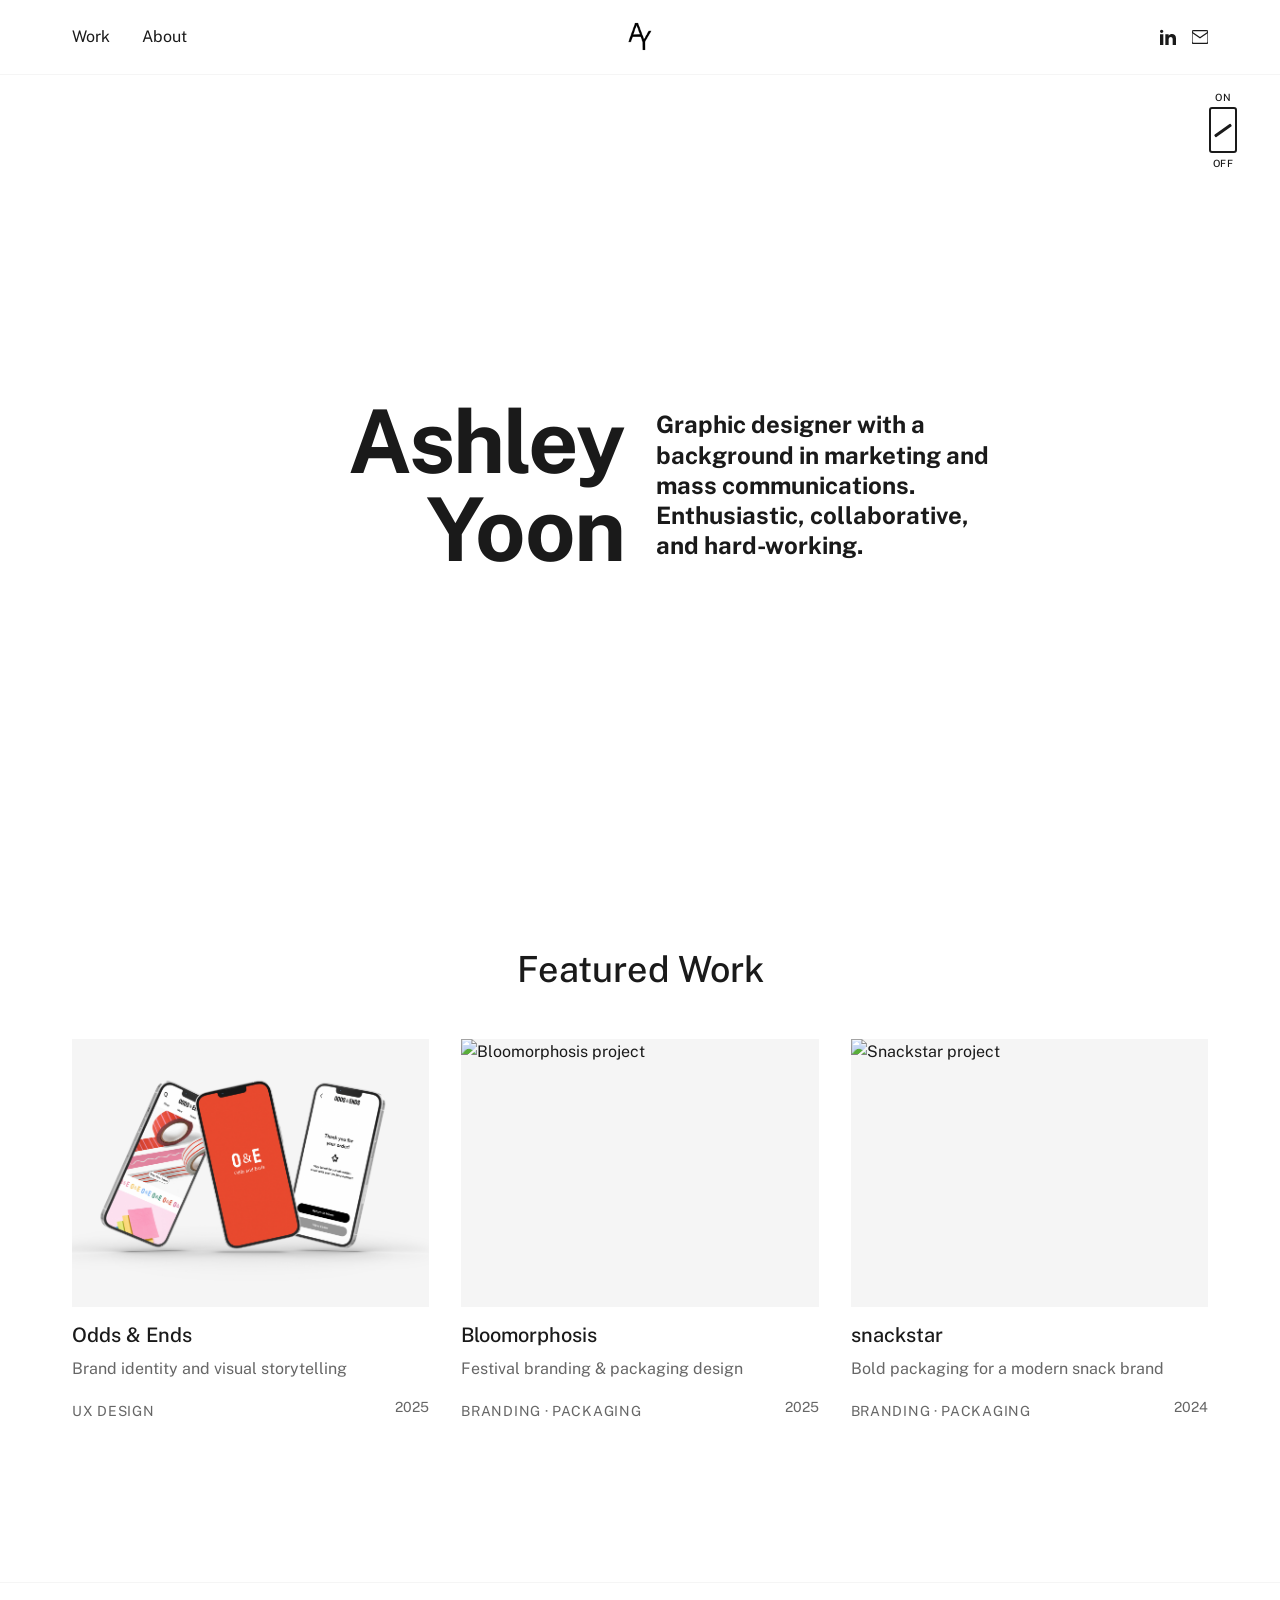
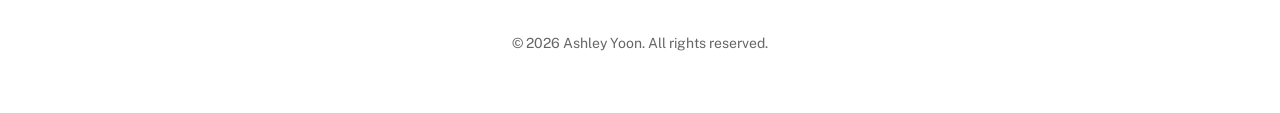
==== index.html @ c9009a8e "everything" ====
<!DOCTYPE html>
<html lang="en">
<head>
    <meta charset="UTF-8">
    <meta name="viewport" content="width=device-width, initial-scale=1.0">
    <meta name="description" content="Ashley Yoon - Graphic designer with a background in marketing and mass communications.">
    <meta name="author" content="Ashley Yoon">
    <link rel="icon" type="image/png" href="images/logo.png">
    <title>Ashley Yoon | Graphic Designer</title>

    <!-- Google Fonts -->
    <link rel="preconnect" href="https://fonts.googleapis.com">
    <link rel="preconnect" href="https://fonts.gstatic.com" crossorigin>
    <link href="https://fonts.googleapis.com/css2?family=Public+Sans:ital,wght@0,100..900;1,100..900&display=swap" rel="stylesheet">

    <!-- CSS -->
    <link rel="stylesheet" href="css/reset.css">
    <link rel="stylesheet" href="css/variables.css">
    <link rel="stylesheet" href="css/typography.css">
    <link rel="stylesheet" href="css/layout.css">
    <link rel="stylesheet" href="css/components.css">
    <link rel="stylesheet" href="css/responsive.css">
</head>
<body>
    <!-- Header & Navigation -->
    <header class="site-header">
        <nav class="main-nav">
            <ul class="nav-left">
                <li><a href="work.html">Work</a></li>
                <li><a href="about.html">About</a></li>
            </ul>
            <a href="index.html" class="nav-logo">
                <img src="images/logo.png" alt="Ashley Yoon">
            </a>
            <div class="nav-right">
                <a href="https://www.linkedin.com/in/ashleyyoon10/" target="_blank" rel="noopener" aria-label="LinkedIn" class="nav-icon">
                    <svg xmlns="http://www.w3.org/2000/svg" width="16" height="16" viewBox="0 0 24 24" fill="currentColor"><path d="M4.98 3.5c0 1.381-1.11 2.5-2.48 2.5s-2.48-1.119-2.48-2.5c0-1.38 1.11-2.5 2.48-2.5s2.48 1.12 2.48 2.5zm.02 4.5h-5v16h5v-16zm7.982 0h-4.968v16h4.969v-8.399c0-4.67 6.029-5.052 6.029 0v8.399h4.988v-10.131c0-7.88-8.922-7.593-11.018-3.714v-2.155z"/></svg>
                </a>
                <a href="#" aria-label="Email" class="nav-icon email-copy">
                    <svg xmlns="http://www.w3.org/2000/svg" width="16" height="16" viewBox="2 4 20 16" fill="none" stroke="currentColor" stroke-width="1.5" stroke-linecap="round" stroke-linejoin="round"><path d="M4 4h16c1.1 0 2 .9 2 2v12c0 1.1-.9 2-2 2H4c-1.1 0-2-.9-2-2V6c0-1.1.9-2 2-2z"/><polyline points="22,6 12,13 2,6"/></svg>
                </a>
                <button class="menu-toggle" aria-label="Toggle menu" aria-expanded="false">☰</button>
            </div>
        </nav>
    </header>

    <!-- Main Content -->
    <main>
        <!-- Hero Section -->
        <section class="section-hero">
            <canvas id="ripple-canvas"></canvas>
            <div class="hero-split">
                <div class="hero-name hero-animate">
                    <span>Ashley</span>
                    <span>Yoon</span>
                </div>
                <div class="hero-bio hero-animate">
                    <p>Graphic designer with a background in marketing and mass communications. Enthusiastic, collaborative, and hard-working.</p>
                </div>
            </div>
        </section>

        <!-- Featured Projects -->
        <section class="py-lg">
            <div class="container">
                <h1 class="section-centered mb-lg">Featured Work</h1>

                <div class="gallery-grid">
                    <!-- Project 1: Odds & Ends -->
                    <article class="project-card" data-category="ux" data-title="Odds & Ends" data-description="A creative branding project exploring visual identity and brand storytelling through unique typography and color." data-image="images/projects/odds-ends-screens.jpg">
                        <div class="project-image">
                            <img src="images/projects/odds-ends-screens.jpg" alt="Odds & Ends project" loading="lazy">
                        </div>
                        <div class="project-info">
                            <h3 class="project-title">Odds & Ends</h3>
                            <p class="project-description">Brand identity and visual storytelling</p>
                            <div style="display: flex; justify-content: space-between; align-items: center;">
                                <span class="project-category">UX Design</span>
                                <span class="project-year">2025</span>
                            </div>
                        </div>
                    </article>

                    <!-- Project 2: Bloomorphosis -->
                    <article class="project-card" data-category="branding packaging" data-title="Bloomorphosis" data-description="Brand identity project for Bloom Festival in Copenhagen, Denmark." data-image="images/projects/bloom-posters.png">
                        <div class="project-image">
                            <img src="images/projects/bloom-posters.png" alt="Bloomorphosis project" loading="lazy">
                        </div>
                        <div class="project-info">
                            <h3 class="project-title">Bloomorphosis</h3>
                            <p class="project-description">Festival branding & packaging design</p>
                            <div style="display: flex; justify-content: space-between; align-items: center;">
                                <span class="project-category">Branding · Packaging</span>
                                <span class="project-year">2025</span>
                            </div>
                        </div>
                    </article>

                    <!-- Project 3: Snackstar -->
                    <article class="project-card" data-category="branding packaging" data-title="Snackstar" data-description="Bold branding for a modern snack brand with vibrant colors and playful typography." data-image="images/projects/ss-pouches.png">
                        <div class="project-image">
                            <img src="images/projects/ss-pouches.png" alt="Snackstar project" loading="lazy">
                        </div>
                        <div class="project-info">
                            <h3 class="project-title">snackstar</h3>
                            <p class="project-description">Bold packaging for a modern snack brand</p>
                            <div style="display: flex; justify-content: space-between; align-items: center;">
                                <span class="project-category">Branding · Packaging</span>
                                <span class="project-year">2024</span>
                            </div>
                        </div>
                    </article>

                </div>
            </div>
        </section>
    </main>

    <!-- Footer -->
    <footer class="site-footer">
        <div class="container">
            <p>&copy; 2026 Ashley Yoon. All rights reserved.</p>
        </div>
    </footer>

    <!-- Back to Top Button -->
    <button class="back-to-top" aria-label="Back to top"></button>

    <!-- Scripts -->
    <script src="js/navigation.js"></script>
    <script src="js/gallery.js"></script>
    <script src="js/utils.js"></script>
    <script src="js/home-effects.js"></script>
    <script src="js/back-to-top.js"></script>
    <script src="js/theme-toggle.js"></script>
</body>
</html>
---- css/variables.css ----
/* Design System Variables */

:root {
    /* Colors - Minimalistic palette */
    --color-primary: #1a1a1a;        /* Near black for text */
    --color-secondary: #666666;      /* Medium gray for secondary text */
    --color-accent: #2c2c2c;         /* Accent for hover states */
    --color-background: #ffffff;     /* Pure white background */
    --color-light-gray: #f5f5f5;     /* Light gray for subtle backgrounds */

    /* Typography - Public Sans */
    --font-body: "Public Sans", Arial, sans-serif;
    --font-heading: "Public Sans", Arial, sans-serif;
    --font-weight-normal: 400;
    --font-weight-medium: 500;
    --font-weight-bold: 700;

    /* Font sizes - Responsive scale */
    --font-size-base: 16px;
    --font-size-small: 0.875rem;     /* 14px */
    --font-size-body: 1rem;          /* 16px */
    --font-size-h4: 1.25rem;         /* 20px */
    --font-size-h3: 1.5rem;          /* 24px */
    --font-size-h2: 1.75rem;         /* 28px */
    --font-size-h1: 2.25rem;         /* 36px */
    --font-size-hero: 4rem;          /* 64px */

    /* Spacing - 8px base system */
    --spacing-xs: 0.5rem;    /* 8px */
    --spacing-sm: 1rem;      /* 16px */
    --spacing-md: 2rem;      /* 32px */
    --spacing-lg: 3rem;      /* 48px */
    --spacing-xl: 4rem;      /* 64px */
    --spacing-xxl: 6rem;     /* 96px */

    /* Layout */
    --max-width-content: 1200px;
    --max-width-text: 700px;
    --border-radius: 0;              /* No rounded corners for minimalism */

    /* Transitions */
    --transition-fast: 0.15s ease;
    --transition-base: 0.3s ease;
    --transition-slow: 0.5s ease;
}

/* Dark mode - Lights Off */
[data-theme="dark"] {
    --color-primary: #e5e5e5;        /* Light text */
    --color-secondary: #999999;      /* Light gray for secondary text */
    --color-accent: #d3d3d3;         /* Light accent for hover states */
    --color-background: #1a1a1a;     /* Dark background */
    --color-light-gray: #2c2c2c;     /* Dark gray for subtle backgrounds */
}
---- css/typography.css ----
/* Typography System */

* {
    font-family: var(--font-body);
}

body {
    font-family: var(--font-body);
    font-size: var(--font-size-body);
    line-height: 1.6;
    color: var(--color-primary);
    font-weight: var(--font-weight-normal);
}

h1, h2, h3, h4, h5, h6 {
    font-family: var(--font-heading);
    font-weight: var(--font-weight-medium);
    line-height: 1.2;
    margin-bottom: var(--spacing-sm);
}

h1 {
    font-size: var(--font-size-h1);
}

h2 {
    font-size: var(--font-size-h2);
}

h3 {
    font-size: var(--font-size-h3);
}

h4 {
    font-size: var(--font-size-h4);
}

.hero-title {
    font-family: var(--font-heading);
    font-size: var(--font-size-hero);
    font-weight: var(--font-weight-medium);
    letter-spacing: -0.02em;
    line-height: 1.1;
}

.subtitle {
    font-family: var(--font-body);
    font-size: var(--font-size-h3);
    color: var(--color-secondary);
    font-weight: var(--font-weight-normal);
}

p {
    margin-bottom: var(--spacing-sm);
    line-height: 1.8;
}

a {
    color: var(--color-primary);
    text-decoration: none;
    transition: opacity var(--transition-fast);
}

a:hover {
    opacity: 0.6;
}

a:focus-visible {
    outline: 2px solid var(--color-primary);
    outline-offset: 4px;
}

.text-secondary {
    color: var(--color-secondary);
}

.text-small {
    font-size: var(--font-size-small);
}
---- css/layout.css ----
/* Layout System */

body {
    background: var(--color-background);
    padding-top: 70px; /* Account for fixed header */
}

/* Container system */
.container {
    max-width: var(--max-width-content);
    margin: 0 auto;
    padding: 0 var(--spacing-md);
}

.container-narrow {
    max-width: var(--max-width-text);
    margin: 0 auto;
    padding: 0 var(--spacing-md);
}

/* Section spacing */
section {
    padding: var(--spacing-xl) 0;
}

.section-hero {
    min-height: calc(100vh - 70px);
    display: flex;
    align-items: center;
    justify-content: center;
    padding: var(--spacing-xl) 0;
}

.hero-split {
    display: flex;
    align-items: center;
    width: 100%;
    max-width: 800px;
    padding: 0 var(--spacing-md);
    margin: 0 auto;
}

.hero-name {
    flex: 1;
    display: flex;
    flex-direction: column;
    align-items: flex-end;
    text-align: right;
    padding-right: var(--spacing-sm);
}

.hero-name span {
    font-family: var(--font-heading);
    font-size: 5.5rem;
    font-weight: var(--font-weight-bold);
    line-height: 1;
    letter-spacing: -0.02em;
    display: block;
}

.hero-bio {
    flex: 1;
    text-align: left;
    padding-left: var(--spacing-sm);
}

.hero-bio p {
    font-size: var(--font-size-h3);
    font-weight: var(--font-weight-bold);
    line-height: 1.26;
    color: var(--color-primary);
    margin: 0;
}

.section-centered {
    text-align: center;
}

/* About page split layout */
.about-split {
    display: flex;
    align-items: flex-end;
    gap: var(--spacing-xxl);
    max-width: 900px;
    margin: 0 auto;
}

.about-text {
    flex: 1;
}

.about-text h1 {
    margin-bottom: var(--spacing-md);
}

.about-text p + p {
    margin-top: var(--spacing-md);
}

.about-image {
    flex: 0 0 320px;
}

.about-image img {
    width: 100%;
    display: block;
}

/* Grid system */
.grid {
    display: grid;
    gap: var(--spacing-md);
}

.grid-2 {
    grid-template-columns: repeat(auto-fit, minmax(300px, 1fr));
}

.grid-3 {
    grid-template-columns: repeat(auto-fit, minmax(250px, 1fr));
}

/* Flexbox utilities */
.flex {
    display: flex;
}

.flex-center {
    display: flex;
    align-items: center;
    justify-content: center;
}

.flex-between {
    display: flex;
    align-items: center;
    justify-content: space-between;
}

.flex-column {
    display: flex;
    flex-direction: column;
}

.gap-sm {
    gap: var(--spacing-sm);
}

.gap-md {
    gap: var(--spacing-md);
}

.gap-lg {
    gap: var(--spacing-lg);
}

/* Spacing utilities */
.mt-sm { margin-top: var(--spacing-sm); }
.mt-md { margin-top: var(--spacing-md); }
.mt-lg { margin-top: var(--spacing-lg); }
.mt-xl { margin-top: var(--spacing-xl); }

.mb-sm { margin-bottom: var(--spacing-sm); }
.mb-md { margin-bottom: var(--spacing-md); }
.mb-lg { margin-bottom: var(--spacing-lg); }
.mb-xl { margin-bottom: var(--spacing-xl); }

.py-sm { padding-top: var(--spacing-sm); padding-bottom: var(--spacing-sm); }
.py-md { padding-top: var(--spacing-md); padding-bottom: var(--spacing-md); }
.py-lg { padding-top: var(--spacing-lg); padding-bottom: var(--spacing-lg); }
---- css/components.css ----
/* Component Styles */

/* ============================================
   HEADER & NAVIGATION
   ============================================ */

.site-header {
    position: fixed;
    top: 0;
    left: 0;
    right: 0;
    width: 100%;
    background: #ffffff;
    border-bottom: 1px solid #f5f5f5;
    z-index: 100;
    transition: box-shadow var(--transition-base);
}

.site-header .nav-left a,
.site-header .nav-icon {
    color: #1a1a1a;
}


.main-nav {
    display: grid;
    grid-template-columns: 1fr auto 1fr;
    align-items: center;
    padding: var(--spacing-sm) var(--spacing-md);
    max-width: var(--max-width-content);
    margin: 0 auto;
}

.nav-left {
    display: flex;
    gap: var(--spacing-md);
    list-style: none;
    margin: 0;
    padding: 0;
}

.nav-left a {
    padding: var(--spacing-xs) 0;
    position: relative;
    display: inline-block;
}

.nav-left a.active::after {
    content: '';
    position: absolute;
    bottom: 0;
    left: 0;
    width: 100%;
    height: 2px;
    background: var(--color-primary);
}

.nav-logo {
    display: flex;
    justify-content: center;
    align-items: center;
    transition: opacity var(--transition-fast);
}

.nav-logo:hover {
    opacity: 0.6;
}

.nav-logo img {
    height: 36px;
    width: auto;
}

.nav-right {
    display: flex;
    gap: var(--spacing-sm);
    align-items: center;
    justify-content: flex-end;
}

.nav-icon {
    display: flex;
    align-items: center;
    color: var(--color-primary);
    transition: opacity var(--transition-fast);
}

.nav-icon:hover {
    opacity: 0.6;
}

.nav-mobile-icons {
    display: none;
}

.menu-toggle {
    display: none;
    background: none;
    border: none;
    font-size: 1.5rem;
    cursor: pointer;
    padding: var(--spacing-xs);
    line-height: 1;
}

/* ============================================
   BUTTONS
   ============================================ */

.btn {
    display: inline-block;
    padding: var(--spacing-sm) var(--spacing-md);
    border: 2px solid var(--color-primary);
    font-family: var(--font-body);
    font-size: var(--font-size-body);
    font-weight: var(--font-weight-medium);
    text-align: center;
    cursor: pointer;
    transition: all var(--transition-base);
    background: transparent;
}

.btn:hover {
    background: var(--color-primary);
    color: var(--color-background);
    opacity: 1;
}

.btn-primary {
    background: var(--color-primary);
    color: var(--color-background);
}

.btn-primary:hover {
    background: var(--color-accent);
    border-color: var(--color-accent);
}

/* ============================================
   GALLERY FILTER DROPDOWN
   ============================================ */

.gallery-filter {
    display: flex;
    align-items: center;
    gap: var(--spacing-sm);
    margin-bottom: var(--spacing-lg);
    justify-content: center;
}

.gallery-filter label {
    font-size: var(--font-size-body);
    color: var(--color-secondary);
    font-weight: var(--font-weight-medium);
}

.dropdown-filter {
    padding: var(--spacing-xs) var(--spacing-sm);
    font-family: var(--font-body);
    font-size: var(--font-size-body);
    color: var(--color-primary);
    background: var(--color-background);
    border: none;
    border-radius: 0;
    cursor: pointer;
    min-width: 200px;
    appearance: none;
    background-image: url("data:image/svg+xml,%3Csvg width='12' height='8' viewBox='0 0 12 8' fill='none' xmlns='http://www.w3.org/2000/svg'%3E%3Cpath d='M1 1L6 6L11 1' stroke='%231a1a1a' stroke-width='2' stroke-linecap='round' stroke-linejoin='round'/%3E%3C/svg%3E");
    background-repeat: no-repeat;
    background-position: right 12px center;
    padding-right: 40px;
    transition: all var(--transition-base);
}

.dropdown-filter:hover {
    background-color: var(--color-light-gray);
}

.dropdown-filter:focus {
    outline: none;
}

/* ============================================
   GALLERY GRID
   ============================================ */

.gallery-grid {
    display: grid;
    grid-template-columns: repeat(auto-fill, minmax(300px, 1fr));
    gap: var(--spacing-md);
    margin-top: var(--spacing-lg);
}

.project-card {
    cursor: pointer;
    opacity: 0;
    animation: fadeIn 0.5s forwards;
    transition: transform var(--transition-base);
}

.project-card.hidden {
    display: none;
}

.project-card:hover {
    transform: none;
}

.project-image {
    aspect-ratio: 4 / 3;
    overflow: hidden;
    background: var(--color-light-gray);
    position: relative;
}

.project-image::after {
    content: '';
    position: absolute;
    inset: 0;
    background: var(--color-light-gray);
    opacity: 0;
    transition: opacity var(--transition-base);
    pointer-events: none;
}

.project-card:hover .project-image::after {
    opacity: 0.35;
}

.project-image img {
    width: 100%;
    height: 100%;
    object-fit: cover;
    transition: none;
}

.project-card:hover .project-image img {
    transform: none;
}

.project-info {
    padding: var(--spacing-sm) 0;
}

.project-title {
    font-size: var(--font-size-h4);
    margin-bottom: var(--spacing-xs);
    font-weight: var(--font-weight-medium);
}

.project-description {
    color: var(--color-secondary);
    font-size: var(--font-size-body);
    margin-bottom: var(--spacing-xs);
}

.project-category {
    display: inline-block;
    font-size: var(--font-size-small);
    color: var(--color-secondary);
    text-transform: uppercase;
    letter-spacing: 0.05em;
    margin-top: var(--spacing-xs);
}

.project-year {
    font-size: var(--font-size-small);
    color: var(--color-secondary);
}

/* ============================================
   LIGHTBOX MODAL
   ============================================ */

.lightbox {
    position: fixed;
    top: 0;
    left: 0;
    width: 100%;
    height: 100%;
    background: rgba(0, 0, 0, 0.95);
    display: flex;
    justify-content: center;
    align-items: center;
    opacity: 0;
    visibility: hidden;
    transition: all var(--transition-base);
    z-index: 1000;
    padding: var(--spacing-md);
}

.lightbox.active {
    opacity: 1;
    visibility: visible;
}

.lightbox-content {
    max-width: 90%;
    max-height: 90%;
    position: relative;
    animation: lightboxSlideIn 0.3s ease;
}

.lightbox-close {
    position: absolute;
    top: -50px;
    right: 0;
    background: none;
    border: none;
    color: white;
    font-size: 2.5rem;
    cursor: pointer;
    padding: 0;
    width: 44px;
    height: 44px;
    line-height: 1;
    transition: opacity var(--transition-fast);
}

.lightbox-close:hover {
    opacity: 0.6;
}

.lightbox-image {
    max-width: 100%;
    max-height: 70vh;
    object-fit: contain;
    display: block;
}

.lightbox-info {
    color: white;
    margin-top: var(--spacing-sm);
    text-align: center;
}

.lightbox-info h2 {
    margin-bottom: var(--spacing-xs);
    color: white;
}

.lightbox-info p {
    color: rgba(255, 255, 255, 0.8);
}

/* ============================================
   FOOTER
   ============================================ */

.site-footer {
    border-top: 1px solid var(--color-light-gray);
    padding: var(--spacing-lg) 0;
    text-align: center;
    color: var(--color-secondary);
    margin-top: var(--spacing-xxl);
}

.site-footer p {
    font-size: var(--font-size-small);
    margin-bottom: var(--spacing-xs);
}

.social-links {
    display: flex;
    gap: var(--spacing-sm);
    justify-content: center;
    margin-top: var(--spacing-sm);
}

.social-links a {
    padding: var(--spacing-xs);
    transition: opacity var(--transition-fast);
}

.social-links a:hover {
    opacity: 0.6;
}

/* ============================================
   ANIMATIONS
   ============================================ */

@keyframes fadeIn {
    from {
        opacity: 0;
        transform: translateY(10px);
    }
    to {
        opacity: 1;
        transform: translateY(0);
    }
}

@keyframes lightboxSlideIn {
    from {
        opacity: 0;
        transform: scale(0.95);
    }
    to {
        opacity: 1;
        transform: scale(1);
    }
}

@keyframes slideUpFromBottom {
    from {
        opacity: 0;
        transform: translateY(50px);
    }
    to {
        opacity: 1;
        transform: translateY(0);
    }
}

/* ============================================
   HERO ANIMATION
   ============================================ */

.hero-animate {
    opacity: 0;
    animation: slideUpFromBottom 0.8s ease forwards;
}

.hero-title.hero-animate {
    animation-delay: 0.2s;
}

.subtitle.hero-animate {
    animation-delay: 0.4s;
}

/* ============================================
   HERO SECTION
   ============================================ */

.section-hero {
    position: relative;
    background: var(--color-background);
    overflow: hidden;
}

/* Cursor tracker canvas */
#ripple-canvas {
    position: fixed;
    top: 0;
    left: 0;
    width: 100%;
    height: 100%;
    pointer-events: none;
    z-index: 9999;
}

/* ============================================
   FEATURED PROJECTS
   ============================================ */

.featured-projects {
    padding: 0 var(--spacing-md);
    margin-top: var(--spacing-xxl);
    max-width: 60vw;
    margin-left: auto;
    margin-right: auto;
}

.featured-projects h2 {
    margin-bottom: var(--spacing-xl);
}

.featured-project {
    width: 100%;
    margin-bottom: var(--spacing-lg);
    position: relative;
    overflow: hidden;
}

.featured-project a {
    display: block;
    position: relative;
}

.featured-project img {
    width: 100%;
    height: 70vh;
    object-fit: cover;
    transition: transform var(--transition-slow);
}

.featured-project:hover img {
    transform: scale(1.02);
}

.featured-project-info {
    position: absolute;
    bottom: var(--spacing-lg);
    left: var(--spacing-lg);
    color: white;
    text-shadow: 0 2px 8px rgba(0, 0, 0, 0.3);
    z-index: 10;
}

.featured-project-info h3 {
    font-size: var(--font-size-h2);
    margin-bottom: var(--spacing-xs);
    color: white;
}

.featured-project-info p {
    font-family: var(--font-body);
    font-size: var(--font-size-body);
    color: rgba(255, 255, 255, 0.9);
    text-transform: uppercase;
    letter-spacing: 0.1em;
}

/* ============================================
   PROJECT PAGE STYLES
   ============================================ */

/* Back Button */
.back-button {
    background: none;
    border: none;
    font-family: var(--font-body);
    font-size: var(--font-size-body);
    color: var(--color-primary);
    cursor: pointer;
    padding: var(--spacing-xs) 0;
    transition: opacity var(--transition-fast);
    display: inline-flex;
    align-items: center;
    gap: var(--spacing-xs);
}

.back-button:hover {
    opacity: 0.6;
}

/* Project Header */
.project-header {
    padding: var(--spacing-lg) 0 var(--spacing-xs) 0;
    text-align: center;
}

.project-tag {
    font-size: var(--font-size-small);
    color: var(--color-secondary);
    text-transform: uppercase;
    letter-spacing: 0.1em;
    margin-top: var(--spacing-xs);
    margin-bottom: var(--spacing-sm);
}

.project-description-full {
    font-size: var(--font-size-body);
    color: var(--color-secondary);
    line-height: 1.6;
    margin-top: var(--spacing-md);
}

/* Project Cover Image */
.project-cover {
    width: 100%;
    padding: 0;
    margin: 0 0 var(--spacing-sm) 0;
    display: flex;
    justify-content: center;
}

.project-gallery,
.project-video {
    padding-top: 0;
    padding-bottom: var(--spacing-sm);
}

.project-cover img {
    width: 80%;
    height: auto;
    display: block;
    margin: 0 auto;
}

/* Project Details */
.project-details {
    border-top: 1px solid var(--color-light-gray);
    border-bottom: 1px solid var(--color-light-gray);
}

.project-text {
    font-size: var(--font-size-h4);
    line-height: 1.8;
    color: var(--color-secondary);
    margin-top: var(--spacing-md);
}

.project-links {
    margin-top: var(--spacing-lg);
}

.case-study-link {
    display: inline-block;
    font-size: var(--font-size-body);
    color: var(--color-primary);
    border-bottom: 1px solid var(--color-primary);
    padding-bottom: 2px;
    transition: opacity var(--transition-fast);
}

.case-study-link:hover {
    opacity: 0.6;
}

/* Project Image Grid */
.project-image-grid {
    display: grid;
    grid-template-columns: repeat(2, 1fr);
    gap: var(--spacing-sm);
    margin-top: var(--spacing-sm);
    max-width: 80%;
    margin-left: auto;
    margin-right: auto;
}

.project-image-item {
    width: 100%;
}

.project-image-item img {
    width: 100%;
    height: auto;
    display: block;
}

/* Other Projects Carousel */
.project-carousel-wrapper {
    position: relative;
}

.project-carousel {
    display: flex;
    gap: 1.5rem;
    overflow-x: auto;
    scroll-snap-type: x mandatory;
    -webkit-overflow-scrolling: touch;
    padding-bottom: 0.5rem;
    scrollbar-width: none;
}

.project-carousel::-webkit-scrollbar {
    display: none;
}

.project-carousel .project-card-link {
    flex: 0 0 calc(33.33% - 1rem);
    min-width: 260px;
    scroll-snap-align: start;
}

.carousel-nav {
    height: 0;
}

.carousel-btn {
    position: absolute;
    top: 35%;
    transform: translateY(-50%);
    background: none;
    border: none;
    cursor: pointer;
    font-size: 0;
    padding: 6px;
    opacity: 0.5;
    transition: opacity var(--transition-fast);
    z-index: 2;
    display: flex;
    align-items: center;
    justify-content: center;
}

.carousel-btn::before {
    content: '';
    display: block;
    width: 10px;
    height: 10px;
    border-top: 2px solid var(--color-primary);
    border-right: 2px solid var(--color-primary);
}

.carousel-btn-prev {
    left: 0;
}

.carousel-btn-prev::before {
    transform: rotate(-135deg) translateY(-2px);
}

.carousel-btn-next {
    right: 0;
}

.carousel-btn-next::before {
    transform: rotate(45deg) translateY(-2px);
}

.carousel-btn:hover {
    opacity: 1;
}

/* Image Lightbox */
.img-lightbox {
    display: none;
    position: fixed;
    inset: 0;
    background: rgba(0, 0, 0, 0.92);
    z-index: 1000;
    align-items: center;
    justify-content: center;
    cursor: zoom-out;
}

.img-lightbox.active {
    display: flex;
}

.img-lightbox-img {
    max-width: 85vw;
    max-height: 85vh;
    object-fit: contain;
    cursor: default;
    user-select: none;
}

.img-lightbox-close {
    position: absolute;
    top: 1.5rem;
    right: 1.5rem;
    background: none;
    border: none;
    color: #fff;
    font-size: 2rem;
    cursor: pointer;
    line-height: 1;
    padding: 0;
    opacity: 0.7;
}

.img-lightbox-close:hover {
    opacity: 1;
}

.img-lightbox-prev,
.img-lightbox-next {
    position: absolute;
    top: 50%;
    transform: translateY(-50%);
    background: none;
    border: none;
    cursor: pointer;
    padding: 1rem;
    font-size: 0;
    opacity: 0.6;
    display: flex;
    align-items: center;
    justify-content: center;
}

.img-lightbox-prev::before,
.img-lightbox-next::before {
    content: '';
    display: block;
    width: 14px;
    height: 14px;
    border-top: 2px solid #fff;
    border-right: 2px solid #fff;
}

.img-lightbox-prev::before {
    transform: rotate(-135deg) translateY(-2px);
}

.img-lightbox-next::before {
    transform: rotate(45deg) translateY(-2px);
}

.img-lightbox-prev:hover,
.img-lightbox-next:hover {
    opacity: 1;
}

.img-lightbox-prev { left: 1rem; }
.img-lightbox-next { right: 1rem; }

/* Project Navigation */
.project-navigation {
    text-align: center;
    border-top: 1px solid var(--color-light-gray);
}

/* Other Projects link wrapper */
.project-card-link {
    display: block;
    color: inherit;
}

.project-card-link:hover {
    opacity: 1;
}

/* PDF Popup */
.pdf-popup {
    position: fixed;
    top: 0;
    left: 0;
    width: 100%;
    height: 100%;
    background: rgba(0, 0, 0, 0.95);
    display: flex;
    justify-content: center;
    align-items: center;
    opacity: 0;
    visibility: hidden;
    transition: all var(--transition-base);
    z-index: 2000;
}

.pdf-popup.active {
    opacity: 1;
    visibility: visible;
}

.pdf-popup-content {
    width: 90%;
    height: 90%;
    position: relative;
    background: white;
}

.pdf-popup-close {
    position: absolute;
    top: -50px;
    right: 0;
    background: none;
    border: none;
    color: white;
    font-size: 2.5rem;
    cursor: pointer;
    padding: 0;
    width: 44px;
    height: 44px;
    line-height: 1;
    transition: opacity var(--transition-fast);
}

.pdf-popup-close:hover {
    opacity: 0.6;
}

#pdf-iframe {
    width: 100%;
    height: 100%;
    border: none;
}

/* ============================================
   BACK TO TOP BUTTON
   ============================================ */

.back-to-top {
    position: fixed;
    bottom: var(--spacing-lg);
    right: var(--spacing-lg);
    width: 48px;
    height: 48px;
    background: transparent;
    border: none;
    cursor: pointer;
    opacity: 0;
    visibility: hidden;
    transition: all var(--transition-base);
    z-index: 1000;
    display: flex;
    align-items: center;
    justify-content: center;
}

.back-to-top.visible {
    opacity: 1;
    visibility: visible;
}

.back-to-top::before {
    content: '';
    display: block;
    width: 10px;
    height: 10px;
    border-top: 2px solid var(--color-primary);
    border-right: 2px solid var(--color-primary);
    transform: rotate(-45deg) translateY(2px);
    transition: all var(--transition-base);
}

.back-to-top:hover::after {
    content: '';
    position: absolute;
    width: 48px;
    height: 48px;
    background: var(--color-light-gray);
    border-radius: 50%;
    z-index: -1;
}

/* ============================================
   THEME TOGGLE (LIGHT SWITCH)
   ============================================ */

.theme-toggle {
    position: fixed;
    top: 80px;
    right: 32px;
    width: 50px;
    height: 100px;
    background: transparent;
    border: none;
    cursor: pointer;
    display: flex;
    flex-direction: column;
    align-items: center;
    justify-content: center;
    z-index: 1000;
    gap: 5px;
    font-size: 10px;
    font-weight: var(--font-weight-medium);
    color: var(--color-primary);
    user-select: none;
    -webkit-user-select: none;
    padding: 6px;
    border-radius: 4px;
    transition: background var(--transition-base);
}

.theme-toggle:hover {
    background: var(--color-light-gray);
}

/* ON / OFF labels */
.theme-toggle-on,
.theme-toggle-off {
    font-size: 10px;
    letter-spacing: 0.5px;
    line-height: 1;
}

/* Outer faceplate */
.toggle-plate {
    width: 28px;
    height: 46px;
    border: 2px solid var(--color-primary);
    border-radius: 3px;
    display: flex;
    align-items: center;
    justify-content: center;
}

/* Rocker as thin side-view lever — pivots like a seesaw */
.toggle-rocker {
    width: 20px;
    height: 3px;
    background: var(--color-primary);
    border-radius: 1px;
    transform: rotate(-35deg);
    transform-origin: center center;
    transition: transform 0.4s cubic-bezier(0.4, 0, 0.2, 1);
}

[data-theme="dark"] .toggle-rocker {
    transform: rotate(35deg);
}

/* Keep switch outline using primary color */
[data-theme="dark"] .theme-toggle::before,
[data-theme="dark"] .theme-toggle::after {
    border-color: var(--color-primary);
}
---- css/responsive.css ----
/* Responsive Design */

/* ============================================
   TABLET AND MOBILE: 768px and below
   ============================================ */

@media (max-width: 768px) {
    :root {
        --font-size-hero: 2.5rem;     /* Reduce hero size for tablet */
        --font-size-h1: 2rem;
        --font-size-h2: 1.5rem;
        --spacing-xl: 3rem;
        --spacing-xxl: 4rem;
    }

    /* Mobile navigation */
    .menu-toggle {
        display: block;
    }

    /* Keep menu toggle black in dark mode */
    [data-theme="dark"] .menu-toggle {
        color: #1a1a1a;
    }

    /* Keep logo pinned to center column even when nav-left is fixed/out of flow */
    .nav-logo {
        grid-column: 2;
    }

    /* Remove active-link underline in dropdown (looks like a separator) */
    .nav-left a.active::after {
        display: none;
    }

    /* Social icons row at bottom of mobile dropdown */
    .nav-mobile-icons {
        display: flex;
        justify-content: center;
        gap: var(--spacing-md);
        padding: var(--spacing-sm) 0 var(--spacing-xs);
    }

    .nav-mobile-icons a {
        display: flex;
        align-items: center;
        color: #1a1a1a;
    }

    .nav-left {
        position: fixed;
        top: 60px;
        left: 0;
        width: 100%;
        background: #ffffff;
        flex-direction: column;
        padding: var(--spacing-md);
        border-bottom: 1px solid #f5f5f5;
        transform: translateY(-100%);
        opacity: 0;
        visibility: hidden;
        transition: all var(--transition-base);
        box-shadow: 0 4px 8px rgba(0, 0, 0, 0.1);
        z-index: 99;
    }

    .nav-left.active {
        transform: translateY(0);
        opacity: 1;
        visibility: visible;
    }

    .nav-left li {
        padding: var(--spacing-xs) 0;
        text-align: center;
    }

    .nav-left a {
        display: block;
        padding: var(--spacing-sm) 0;
        font-size: var(--font-size-h4);
        color: #1a1a1a;
    }

    /* About page */
    .about-split {
        flex-direction: column-reverse;
    }

    .about-image {
        flex: 0 0 auto;
        width: 100%;
        max-width: 320px;
        margin: 0 auto;
    }

    /* Gallery adjustments */
    .gallery-grid {
        grid-template-columns: 1fr;
        gap: var(--spacing-md);
    }

    /* Section spacing */
    section {
        padding: var(--spacing-lg) 0;
    }

    .section-hero {
        min-height: 70vh;
        padding: var(--spacing-xl) 0;
    }

    /* Gallery filter on mobile */
    .gallery-filter {
        flex-direction: column;
        align-items: stretch;
    }

    .dropdown-filter {
        width: 100%;
        min-width: auto;
    }

    /* Lightbox adjustments */
    .lightbox-close {
        top: -40px;
        font-size: 2rem;
    }

    .lightbox-content {
        max-width: 95%;
    }

    .lightbox-image {
        max-height: 60vh;
    }

    /* Featured projects on mobile */
    .featured-projects {
        max-width: 90vw;
    }

    .featured-project img {
        height: 50vh;
    }

    .featured-project-info {
        bottom: var(--spacing-md);
        left: var(--spacing-md);
    }

    .featured-project-info h3 {
        font-size: var(--font-size-h3);
    }
}

/* ============================================
   SMALL MOBILE: 480px and below
   ============================================ */

@media (max-width: 480px) {
    :root {
        --font-size-hero: 2rem;
        --font-size-h1: 1.75rem;
        --spacing-md: 1.5rem;
    }

    .container,
    .container-narrow {
        padding: 0 var(--spacing-sm);
    }

    .main-nav {
        padding: var(--spacing-sm);
    }

    .nav-logo img {
        height: 28px;
    }

    .btn {
        padding: var(--spacing-sm);
        font-size: var(--font-size-small);
    }

    /* Even more compact spacing on very small screens */
    .gallery-grid {
        gap: var(--spacing-sm);
    }
}

/* ============================================
   TABLET LANDSCAPE: 768px to 1024px
   ============================================ */

@media (min-width: 769px) and (max-width: 1024px) {
    .gallery-grid {
        grid-template-columns: repeat(2, 1fr);
    }
}

/* ============================================
   DESKTOP: 1024px and up
   ============================================ */

@media (min-width: 1024px) {
    .gallery-grid {
        grid-template-columns: repeat(3, 1fr);
    }
}

/* ============================================
   LARGE DESKTOP: 1440px and up
   ============================================ */

@media (min-width: 1440px) {
    :root {
        --max-width-content: 1400px;
    }
}

/* ============================================
   TOUCH DEVICE OPTIMIZATIONS
   ============================================ */

@media (hover: none) and (pointer: coarse) {
    /* Increase tap targets for touch devices */
    .nav-menu a,
    .btn,
    button,
    .project-card {
        min-height: 44px;
        min-width: 44px;
    }

    /* Disable hover effects on touch devices */
    .project-card:hover {
        transform: none;
    }

    .project-card:hover .project-image img {
        transform: none;
    }
}

/* ============================================
   ACCESSIBILITY: REDUCED MOTION
   ============================================ */

@media (prefers-reduced-motion: reduce) {
    *,
    *::before,
    *::after {
        animation-duration: 0.01ms !important;
        animation-iteration-count: 1 !important;
        transition-duration: 0.01ms !important;
    }
}

/* ============================================
   PRINT STYLES
   ============================================ */

@media print {
    .site-header,
    .site-footer,
    .menu-toggle,
    .gallery-filter,
    .lightbox {
        display: none;
    }

    body {
        color: black;
        background: white;
    }

    .project-card {
        page-break-inside: avoid;
    }
}
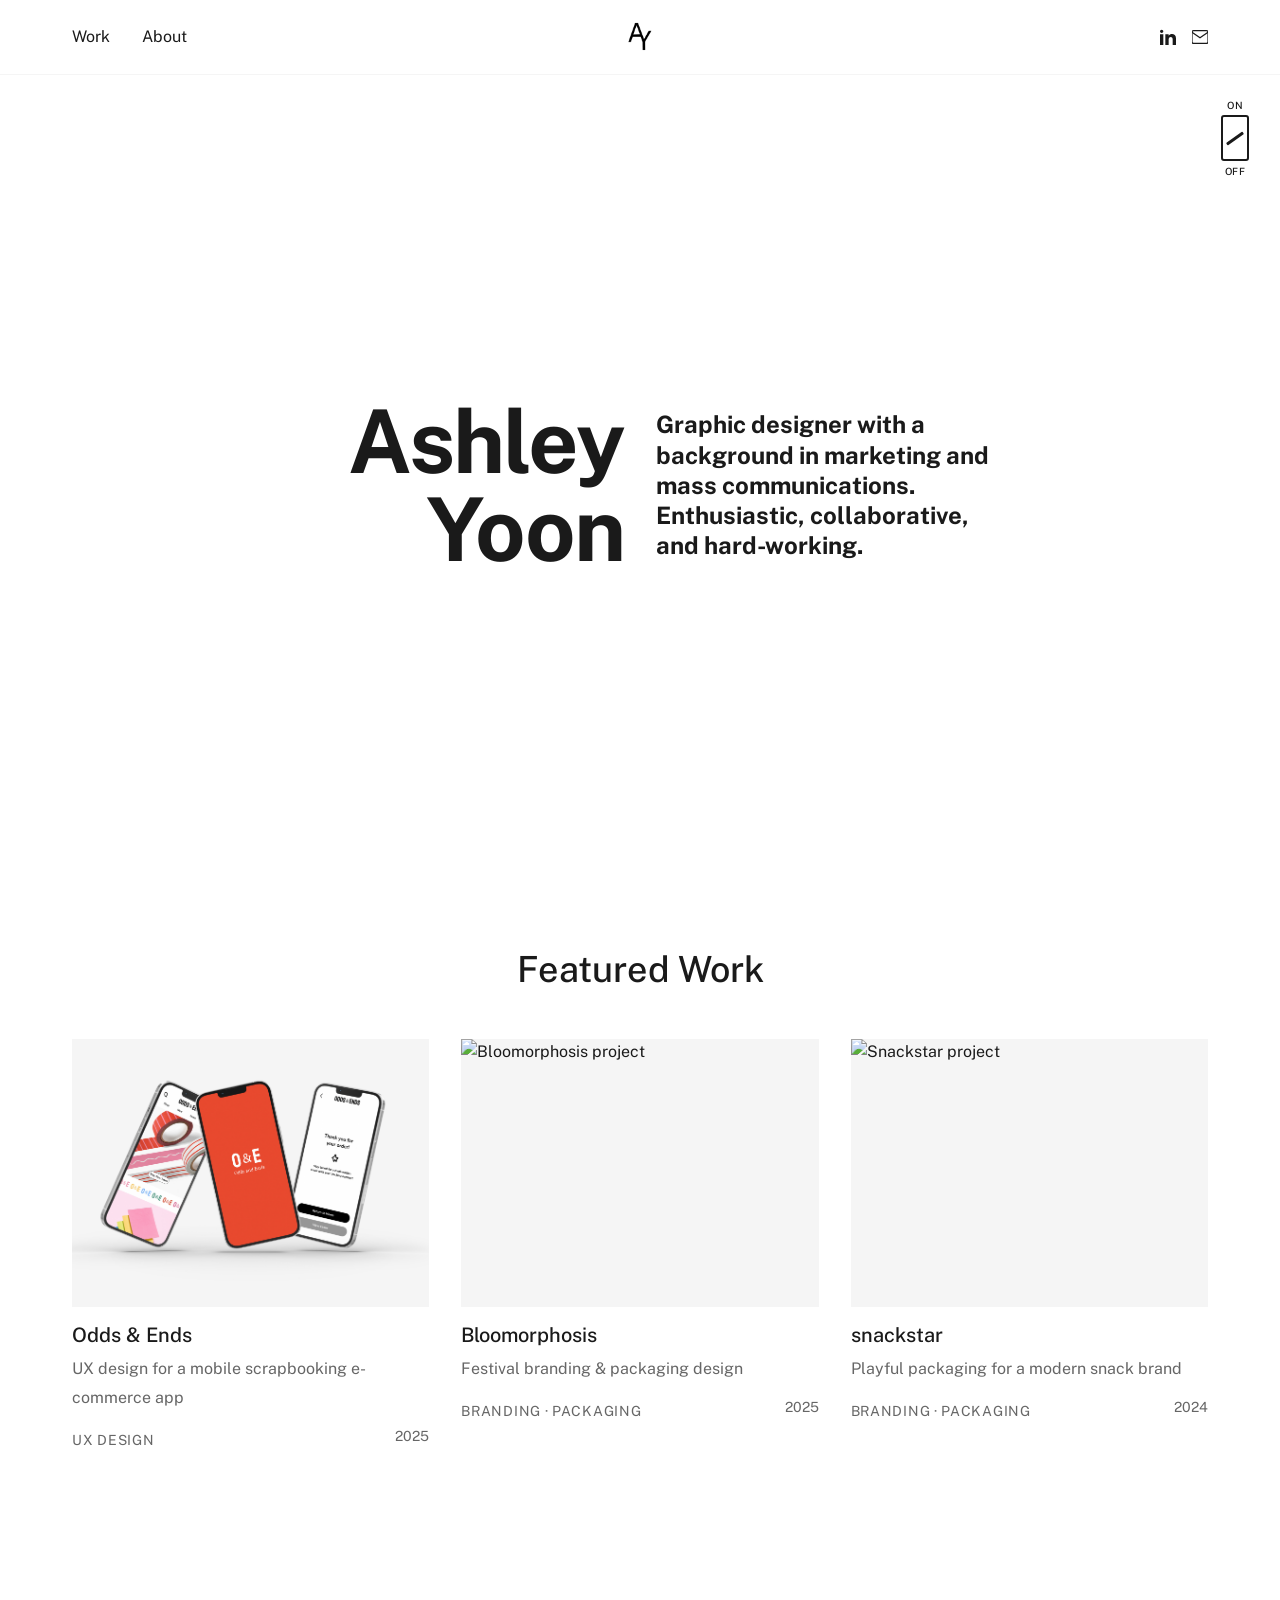
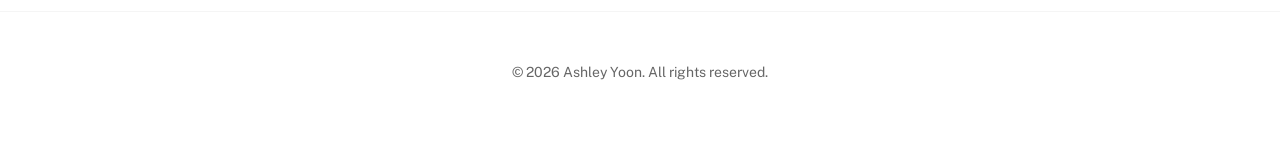
==== commit 94cef255: "updated oc files updated oc files and mobile setting and other stuff" ====
--- a/index.html
+++ b/index.html
@@ -73,7 +73,7 @@
                         </div>
                         <div class="project-info">
                             <h3 class="project-title">Odds & Ends</h3>
-                            <p class="project-description">Brand identity and visual storytelling</p>
+                            <p class="project-description">UX design for a mobile scrapbooking e-commerce app</p>
                             <div style="display: flex; justify-content: space-between; align-items: center;">
                                 <span class="project-category">UX Design</span>
                                 <span class="project-year">2025</span>
@@ -103,7 +103,7 @@
                         </div>
                         <div class="project-info">
                             <h3 class="project-title">snackstar</h3>
-                            <p class="project-description">Bold packaging for a modern snack brand</p>
+                            <p class="project-description">Playful packaging for a modern snack brand</p>
                             <div style="display: flex; justify-content: space-between; align-items: center;">
                                 <span class="project-category">Branding · Packaging</span>
                                 <span class="project-year">2024</span>
--- a/css/components.css
+++ b/css/components.css
@@ -10,15 +10,44 @@
     left: 0;
     right: 0;
     width: 100%;
-    background: #ffffff;
-    border-bottom: 1px solid #f5f5f5;
+    background: #ffffff !important;
+    border-bottom: 1px solid #f5f5f5 !important;
     z-index: 100;
     transition: box-shadow var(--transition-base);
+}
+
+/* Scroll progress bar */
+.scroll-progress {
+    position: absolute;
+    bottom: -2px;
+    left: 0;
+    height: 2px;
+    width: 0%;
+    background: #3a7a5c;
+    transition: width 0.05s linear;
+}
+
+/* Nav always light — regardless of dark mode */
+.site-header .nav-left a,
+.site-header .nav-icon,
+.menu-toggle,
+.nav-left a,
+.nav-mobile-icons a {
+    color: #1a1a1a !important;
+}
+
+.nav-left {
+    background: #ffffff !important;
 }
 
 .site-header .nav-left a,
 .site-header .nav-icon {
     color: #1a1a1a;
+    transition: color var(--transition-fast);
+}
+
+.site-header .nav-icon:hover {
+    color: #3a7a5c !important;
 }
 
 
@@ -43,6 +72,11 @@
     padding: var(--spacing-xs) 0;
     position: relative;
     display: inline-block;
+    transition: color var(--transition-fast);
+}
+
+.nav-left a:hover {
+    color: #3a7a5c !important;
 }
 
 .nav-left a.active::after {
@@ -52,23 +86,23 @@
     left: 0;
     width: 100%;
     height: 2px;
-    background: var(--color-primary);
+    background: #3a7a5c;
 }
 
 .nav-logo {
     display: flex;
     justify-content: center;
     align-items: center;
-    transition: opacity var(--transition-fast);
-}
-
-.nav-logo:hover {
-    opacity: 0.6;
 }
 
 .nav-logo img {
     height: 36px;
     width: auto;
+    transition: filter var(--transition-fast);
+}
+
+.nav-logo:hover img {
+    filter: brightness(0) saturate(100%) invert(13%) sepia(89%) saturate(756%) hue-rotate(130deg) brightness(0.9);
 }
 
 .nav-right {
@@ -533,7 +567,8 @@
 }
 
 .back-button:hover {
-    opacity: 0.6;
+    color: #3a7a5c;
+    opacity: 1;
 }
 
 /* Project Header */
@@ -607,7 +642,9 @@
 }
 
 .case-study-link:hover {
-    opacity: 0.6;
+    color: #3a7a5c;
+    border-color: #3a7a5c;
+    opacity: 1;
 }
 
 /* Project Image Grid */
@@ -631,6 +668,11 @@
     display: block;
 }
 
+/* Other Projects section — extra top spacing for visual separation */
+section:has(.project-carousel-wrapper) {
+    padding-top: var(--spacing-xxl);
+}
+
 /* Other Projects Carousel */
 .project-carousel-wrapper {
     position: relative;
@@ -651,9 +693,21 @@
 }
 
 .project-carousel .project-card-link {
-    flex: 0 0 calc(33.33% - 1rem);
-    min-width: 260px;
+    flex: 0 0 calc(24% - 1rem);
+    min-width: 200px;
     scroll-snap-align: start;
+}
+
+.project-carousel .project-title {
+    font-size: var(--font-size-body);
+}
+
+.project-carousel .project-description {
+    font-size: var(--font-size-small);
+}
+
+.project-carousel .project-info {
+    padding: var(--spacing-xs) 0;
 }
 
 .carousel-nav {
@@ -704,6 +758,10 @@
 
 .carousel-btn:hover {
     opacity: 1;
+}
+
+.carousel-btn:hover::before {
+    border-color: #3a7a5c;
 }
 
 /* Image Lightbox */
@@ -804,6 +862,11 @@
 
 .project-card-link:hover {
     opacity: 1;
+}
+
+.project-card-link:hover .project-title,
+.project-card:hover .project-title {
+    color: #3a7a5c;
 }
 
 /* PDF Popup */
@@ -915,8 +978,8 @@
 
 .theme-toggle {
     position: fixed;
-    top: 80px;
-    right: 32px;
+    top: 88px;
+    right: 20px;
     width: 50px;
     height: 100px;
     background: transparent;
@@ -939,7 +1002,7 @@
 }
 
 .theme-toggle:hover {
-    background: var(--color-light-gray);
+    background: rgba(58, 122, 92, 0.1);
 }
 
 /* ON / OFF labels */
--- a/css/responsive.css
+++ b/css/responsive.css
@@ -13,13 +13,14 @@
         --spacing-xxl: 4rem;
     }
 
-    /* Mobile navigation */
+    /* Mobile navigation — white header, black text */
+    .site-header {
+        background: #ffffff;
+        border-bottom: 1px solid #f5f5f5;
+    }
+
     .menu-toggle {
         display: block;
-    }
-
-    /* Keep menu toggle black in dark mode */
-    [data-theme="dark"] .menu-toggle {
         color: #1a1a1a;
     }
 
@@ -60,7 +61,7 @@
         opacity: 0;
         visibility: hidden;
         transition: all var(--transition-base);
-        box-shadow: 0 4px 8px rgba(0, 0, 0, 0.1);
+        box-shadow: 0 4px 8px rgba(0, 0, 0, 0.08);
         z-index: 99;
     }
 
@@ -152,6 +153,77 @@
     .featured-project-info h3 {
         font-size: var(--font-size-h3);
     }
+
+    /* Hero section — side-by-side on mobile, scaled down */
+    .hero-split {
+        flex-direction: row;
+        flex-wrap: nowrap;
+        gap: 0;
+    }
+
+    .hero-name span {
+        font-size: 2rem;
+    }
+
+    .hero-bio p {
+        font-size: var(--font-size-body);
+    }
+
+    /* Project pages — single column grid on mobile, full width */
+    .project-image-grid {
+        grid-template-columns: 1fr;
+        max-width: 100%;
+    }
+
+    /* All project page images and videos full width on mobile */
+    .project-cover img,
+    .project-gallery img,
+    .project-video img,
+    .project-video video {
+        width: 100% !important;
+        margin-left: 0 !important;
+        margin-right: 0 !important;
+    }
+
+    /* Carousel — smaller cards on mobile */
+    .project-carousel .project-card-link {
+        flex: 0 0 75vw;
+        min-width: 220px;
+    }
+
+    /* Hide social icons from header on mobile — they live in the dropdown */
+    .nav-right .nav-icon {
+        display: none;
+    }
+
+    /* Theme toggle — tuck in closer on mobile */
+    .theme-toggle {
+        top: 76px;
+        right: 8px;
+        width: 36px;
+        height: 80px;
+    }
+
+    /* Responsive iframes — PDF and Figma embeds */
+    iframe {
+        width: 100% !important;
+    }
+
+    .project-gallery iframe,
+    .py-lg iframe {
+        height: 400px;
+    }
+
+    /* About page — resume iframe shorter on mobile */
+    .about-resume-iframe {
+        height: 600px;
+    }
+
+    /* Work page filter — stack label above dropdown */
+    .gallery-filter {
+        align-items: flex-start;
+        gap: var(--spacing-xs);
+    }
 }
 
 /* ============================================
@@ -186,6 +258,25 @@
     /* Even more compact spacing on very small screens */
     .gallery-grid {
         gap: var(--spacing-sm);
+    }
+
+    .hero-name span {
+        font-size: 1.5rem;
+    }
+
+    .hero-bio p {
+        font-size: var(--font-size-small);
+    }
+
+    /* Full-width carousel cards on very small screens */
+    .project-carousel .project-card-link {
+        flex: 0 0 85vw;
+    }
+
+    /* Shorter iframes on small mobile */
+    .project-gallery iframe,
+    .py-lg iframe {
+        height: 300px;
     }
 }
 
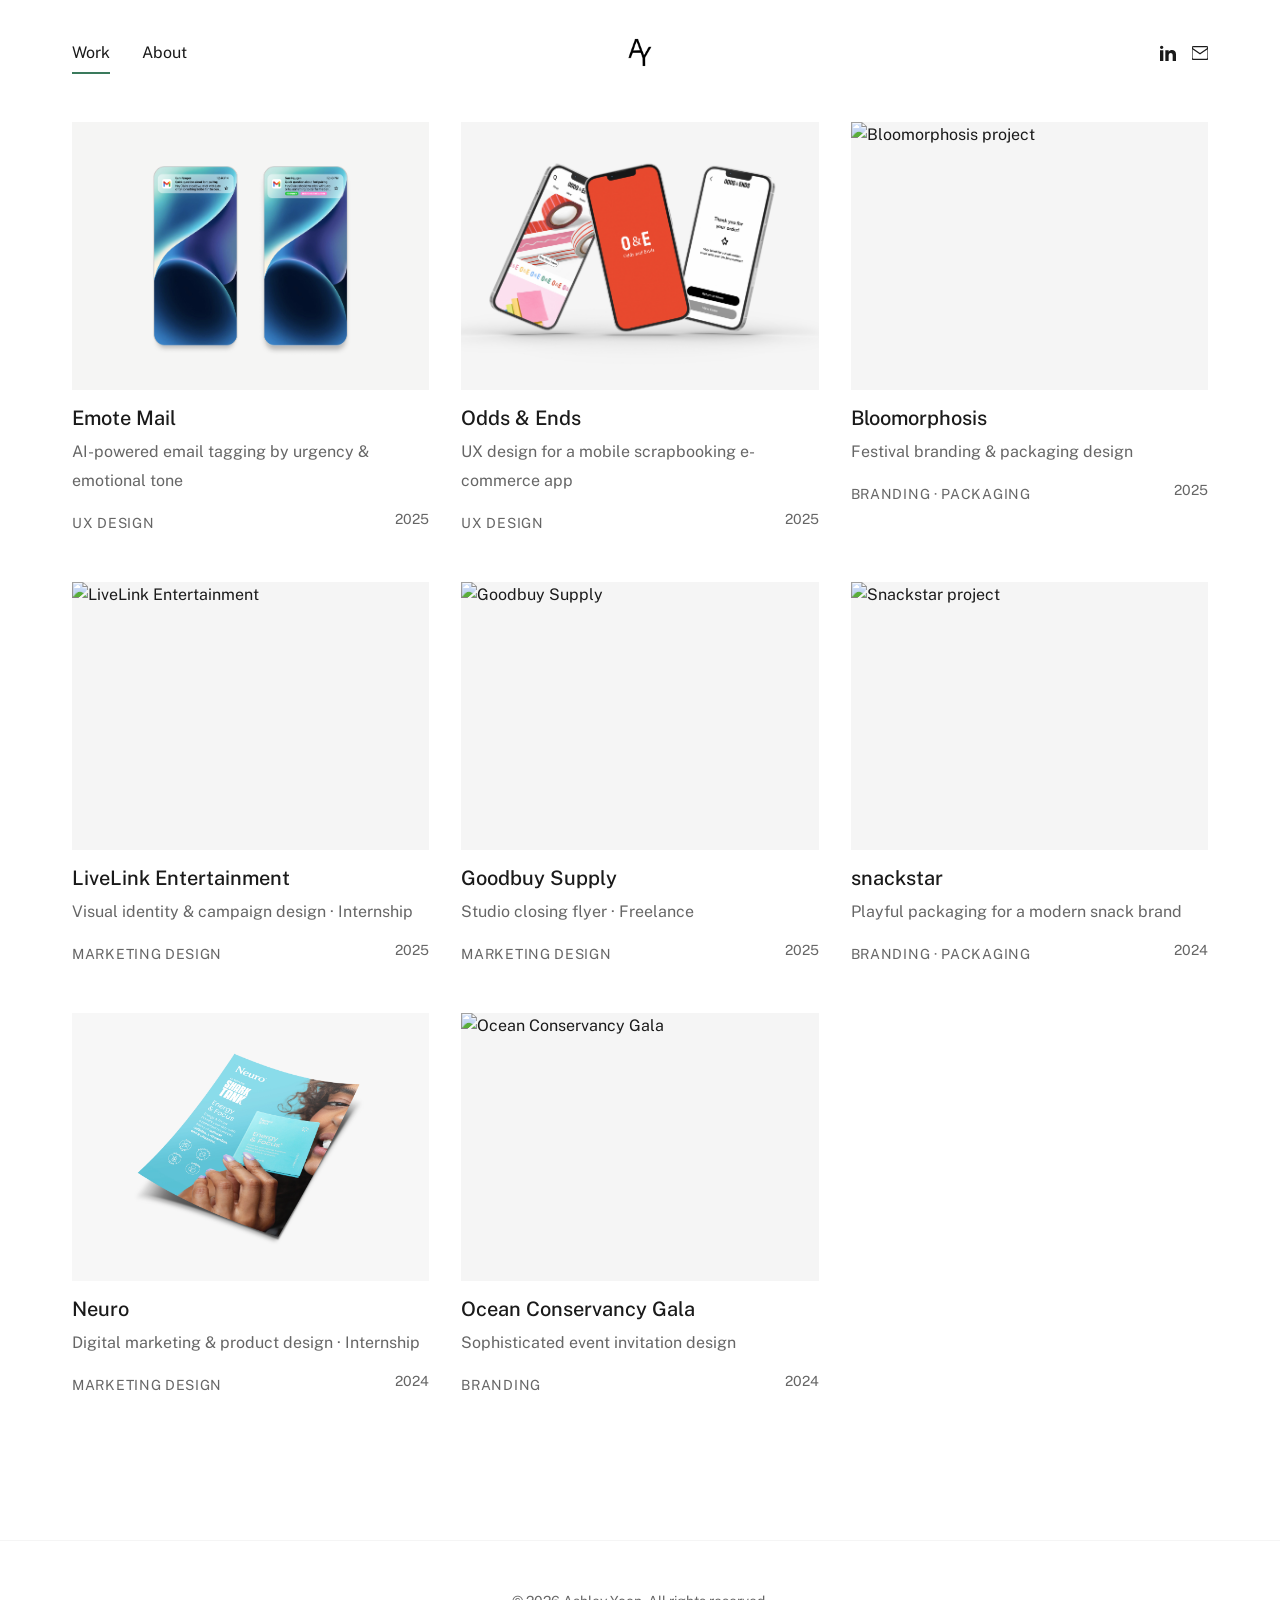
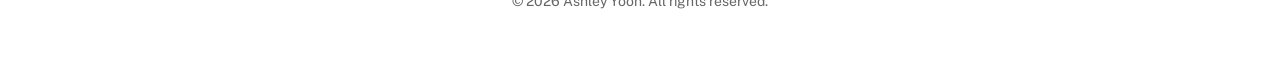
==== commit 09c33918: "portfolio updates: new landing page, nav/spacing tweaks, performance improvements - Work page is now" ====
--- a/index.html
+++ b/index.html
@@ -2,136 +2,11 @@
 <html lang="en">
 <head>
     <meta charset="UTF-8">
-    <meta name="viewport" content="width=device-width, initial-scale=1.0">
-    <meta name="description" content="Ashley Yoon - Graphic designer with a background in marketing and mass communications.">
-    <meta name="author" content="Ashley Yoon">
-    <link rel="icon" type="image/png" href="images/logo.png">
+    <meta http-equiv="refresh" content="0; url=work.html">
+    <link rel="canonical" href="work.html">
     <title>Ashley Yoon | Graphic Designer</title>
-
-    <!-- Google Fonts -->
-    <link rel="preconnect" href="https://fonts.googleapis.com">
-    <link rel="preconnect" href="https://fonts.gstatic.com" crossorigin>
-    <link href="https://fonts.googleapis.com/css2?family=Public+Sans:ital,wght@0,100..900;1,100..900&display=swap" rel="stylesheet">
-
-    <!-- CSS -->
-    <link rel="stylesheet" href="css/reset.css">
-    <link rel="stylesheet" href="css/variables.css">
-    <link rel="stylesheet" href="css/typography.css">
-    <link rel="stylesheet" href="css/layout.css">
-    <link rel="stylesheet" href="css/components.css">
-    <link rel="stylesheet" href="css/responsive.css">
 </head>
 <body>
-    <!-- Header & Navigation -->
-    <header class="site-header">
-        <nav class="main-nav">
-            <ul class="nav-left">
-                <li><a href="work.html">Work</a></li>
-                <li><a href="about.html">About</a></li>
-            </ul>
-            <a href="index.html" class="nav-logo">
-                <img src="images/logo.png" alt="Ashley Yoon">
-            </a>
-            <div class="nav-right">
-                <a href="https://www.linkedin.com/in/ashleyyoon10/" target="_blank" rel="noopener" aria-label="LinkedIn" class="nav-icon">
-                    <svg xmlns="http://www.w3.org/2000/svg" width="16" height="16" viewBox="0 0 24 24" fill="currentColor"><path d="M4.98 3.5c0 1.381-1.11 2.5-2.48 2.5s-2.48-1.119-2.48-2.5c0-1.38 1.11-2.5 2.48-2.5s2.48 1.12 2.48 2.5zm.02 4.5h-5v16h5v-16zm7.982 0h-4.968v16h4.969v-8.399c0-4.67 6.029-5.052 6.029 0v8.399h4.988v-10.131c0-7.88-8.922-7.593-11.018-3.714v-2.155z"/></svg>
-                </a>
-                <a href="#" aria-label="Email" class="nav-icon email-copy">
-                    <svg xmlns="http://www.w3.org/2000/svg" width="16" height="16" viewBox="2 4 20 16" fill="none" stroke="currentColor" stroke-width="1.5" stroke-linecap="round" stroke-linejoin="round"><path d="M4 4h16c1.1 0 2 .9 2 2v12c0 1.1-.9 2-2 2H4c-1.1 0-2-.9-2-2V6c0-1.1.9-2 2-2z"/><polyline points="22,6 12,13 2,6"/></svg>
-                </a>
-                <button class="menu-toggle" aria-label="Toggle menu" aria-expanded="false">☰</button>
-            </div>
-        </nav>
-    </header>
-
-    <!-- Main Content -->
-    <main>
-        <!-- Hero Section -->
-        <section class="section-hero">
-            <canvas id="ripple-canvas"></canvas>
-            <div class="hero-split">
-                <div class="hero-name hero-animate">
-                    <span>Ashley</span>
-                    <span>Yoon</span>
-                </div>
-                <div class="hero-bio hero-animate">
-                    <p>Graphic designer with a background in marketing and mass communications. Enthusiastic, collaborative, and hard-working.</p>
-                </div>
-            </div>
-        </section>
-
-        <!-- Featured Projects -->
-        <section class="py-lg">
-            <div class="container">
-                <h1 class="section-centered mb-lg">Featured Work</h1>
-
-                <div class="gallery-grid">
-                    <!-- Project 1: Odds & Ends -->
-                    <article class="project-card" data-category="ux" data-title="Odds & Ends" data-description="A creative branding project exploring visual identity and brand storytelling through unique typography and color." data-image="images/projects/odds-ends-screens.jpg">
-                        <div class="project-image">
-                            <img src="images/projects/odds-ends-screens.jpg" alt="Odds & Ends project" loading="lazy">
-                        </div>
-                        <div class="project-info">
-                            <h3 class="project-title">Odds & Ends</h3>
-                            <p class="project-description">UX design for a mobile scrapbooking e-commerce app</p>
-                            <div style="display: flex; justify-content: space-between; align-items: center;">
-                                <span class="project-category">UX Design</span>
-                                <span class="project-year">2025</span>
-                            </div>
-                        </div>
-                    </article>
-
-                    <!-- Project 2: Bloomorphosis -->
-                    <article class="project-card" data-category="branding packaging" data-title="Bloomorphosis" data-description="Brand identity project for Bloom Festival in Copenhagen, Denmark." data-image="images/projects/bloom-posters.png">
-                        <div class="project-image">
-                            <img src="images/projects/bloom-posters.png" alt="Bloomorphosis project" loading="lazy">
-                        </div>
-                        <div class="project-info">
-                            <h3 class="project-title">Bloomorphosis</h3>
-                            <p class="project-description">Festival branding & packaging design</p>
-                            <div style="display: flex; justify-content: space-between; align-items: center;">
-                                <span class="project-category">Branding · Packaging</span>
-                                <span class="project-year">2025</span>
-                            </div>
-                        </div>
-                    </article>
-
-                    <!-- Project 3: Snackstar -->
-                    <article class="project-card" data-category="branding packaging" data-title="Snackstar" data-description="Bold branding for a modern snack brand with vibrant colors and playful typography." data-image="images/projects/ss-pouches.png">
-                        <div class="project-image">
-                            <img src="images/projects/ss-pouches.png" alt="Snackstar project" loading="lazy">
-                        </div>
-                        <div class="project-info">
-                            <h3 class="project-title">snackstar</h3>
-                            <p class="project-description">Playful packaging for a modern snack brand</p>
-                            <div style="display: flex; justify-content: space-between; align-items: center;">
-                                <span class="project-category">Branding · Packaging</span>
-                                <span class="project-year">2024</span>
-                            </div>
-                        </div>
-                    </article>
-
-                </div>
-            </div>
-        </section>
-    </main>
-
-    <!-- Footer -->
-    <footer class="site-footer">
-        <div class="container">
-            <p>&copy; 2026 Ashley Yoon. All rights reserved.</p>
-        </div>
-    </footer>
-
-    <!-- Back to Top Button -->
-    <button class="back-to-top" aria-label="Back to top"></button>
-
-    <!-- Scripts -->
-    <script src="js/navigation.js"></script>
-    <script src="js/gallery.js"></script>
-    <script src="js/utils.js"></script>
-    <script src="js/home-effects.js"></script>
-    <script src="js/back-to-top.js"></script>
-    <script src="js/theme-toggle.js"></script>
+    <script>window.location.replace("work.html");</script>
 </body>
 </html>
